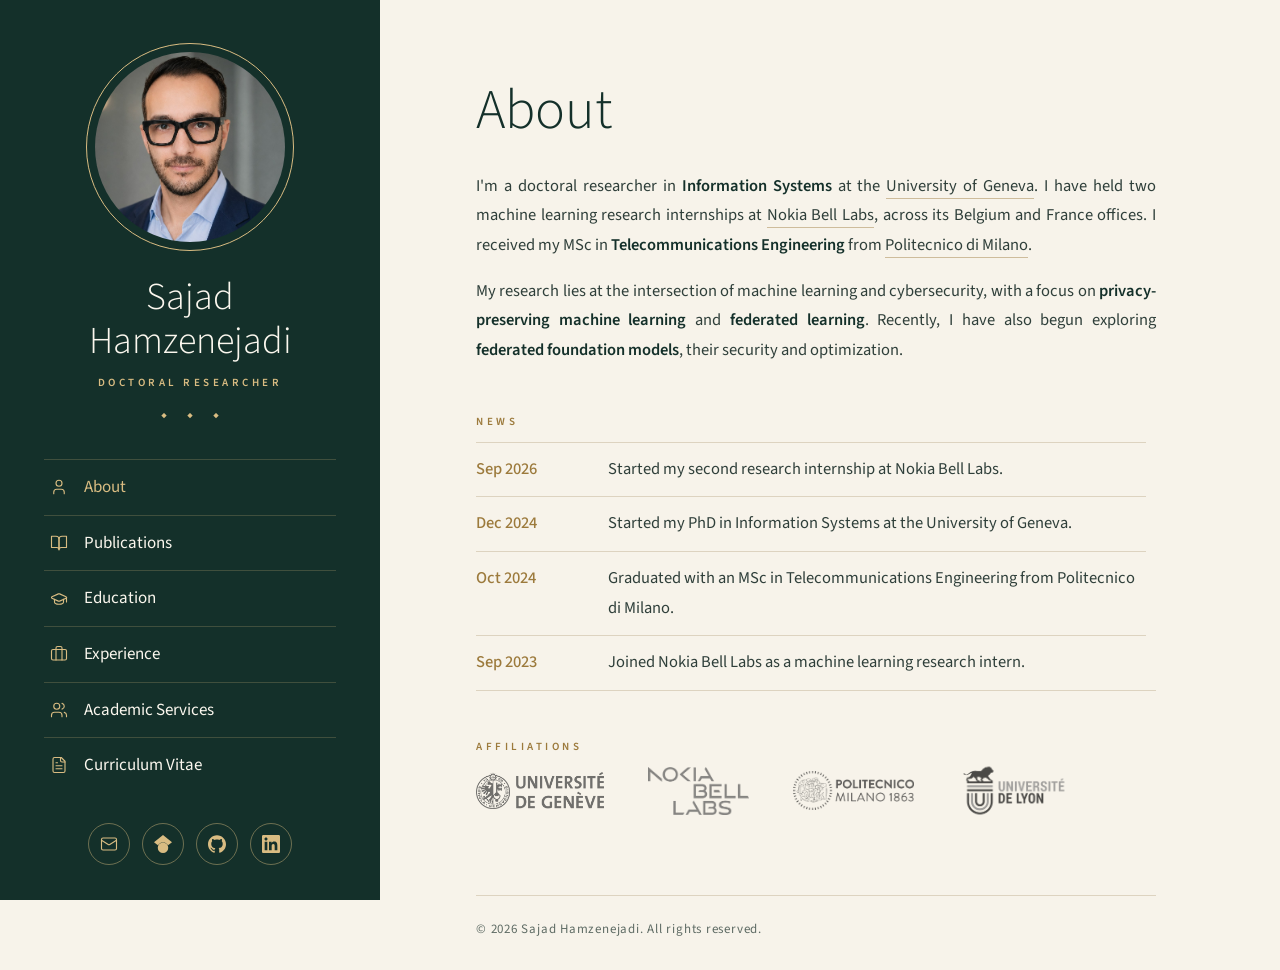
==== index.html @ d32f3426 "Make the Atelier design the main page; keep the old one at /classic/ - index.html/style.css at the r" ====
<!DOCTYPE html>
<html lang="en">
<head>
  <meta charset="UTF-8">
  <meta name="viewport" content="width=device-width, initial-scale=1">
  <title>Sajad Hamzenejadi</title>
  <meta name="author" content="Sajad Hamzenejadi">
  <meta name="description" content="Sajad Hamzenejadi — Doctoral researcher in Information Systems at the University of Geneva.">
  <link rel="icon" type="image/png" sizes="32x32" href="images/favicon/fox_32.png">
  <link rel="preconnect" href="https://fonts.googleapis.com">
  <link href="https://fonts.googleapis.com/css2?family=Source+Sans+3:ital,wght@0,300;0,400;0,500;0,600;1,400&display=swap" rel="stylesheet">
  <link rel="stylesheet" href="style.css">
</head>
<body>
  <aside class="side">
    <div class="portrait"><img src="images/Sajad Hamzenejadi.jpg" alt="Portrait of Sajad Hamzenejadi"></div>
    <h1>Sajad Hamzenejadi</h1>
    <div class="caps">Doctoral Researcher</div>
    <div class="orn">◆ ◆ ◆</div>
    <nav class="menu" aria-label="Sections">
        <a href="#about"><svg class="i" viewBox="0 0 24 24" fill="none" stroke="currentColor" stroke-width="1.5" stroke-linecap="round" stroke-linejoin="round" aria-hidden="true"> <path d="M19 21v-2a4 4 0 0 0-4-4H9a4 4 0 0 0-4 4v2" /> <circle cx="12" cy="7" r="4" /> </svg>About</a>
        <a href="#publications"><svg class="i" viewBox="0 0 24 24" fill="none" stroke="currentColor" stroke-width="1.5" stroke-linecap="round" stroke-linejoin="round" aria-hidden="true"> <path d="M2 3h6a4 4 0 0 1 4 4v14a3 3 0 0 0-3-3H2z" /> <path d="M22 3h-6a4 4 0 0 0-4 4v14a3 3 0 0 1 3-3h7z" /> </svg>Publications</a>
        <a href="#education"><svg class="i" viewBox="0 0 24 24" fill="none" stroke="currentColor" stroke-width="1.5" stroke-linecap="round" stroke-linejoin="round" aria-hidden="true"> <path d="M21.42 10.922a1 1 0 0 0-.019-1.838L12.83 5.18a2 2 0 0 0-1.66 0L2.6 9.08a1 1 0 0 0 0 1.832l8.57 3.908a2 2 0 0 0 1.66 0z" /> <path d="M22 10v6" /> <path d="M6 12.5V16a6 3 0 0 0 12 0v-3.5" /> </svg>Education</a>
        <a href="#experience"><svg class="i" viewBox="0 0 24 24" fill="none" stroke="currentColor" stroke-width="1.5" stroke-linecap="round" stroke-linejoin="round" aria-hidden="true"> <path d="M16 20V4a2 2 0 0 0-2-2h-4a2 2 0 0 0-2 2v16" /> <rect width="20" height="14" x="2" y="6" rx="2" /> </svg>Experience</a>
        <a href="#service"><svg class="i" viewBox="0 0 24 24" fill="none" stroke="currentColor" stroke-width="1.5" stroke-linecap="round" stroke-linejoin="round" aria-hidden="true"> <path d="M16 21v-2a4 4 0 0 0-4-4H6a4 4 0 0 0-4 4v2" /> <circle cx="9" cy="7" r="4" /> <path d="M22 21v-2a4 4 0 0 0-3-3.87" /> <path d="M16 3.13a4 4 0 0 1 0 7.75" /> </svg>Academic Services</a>
        <a href="#cv"><svg class="i" viewBox="0 0 24 24" fill="none" stroke="currentColor" stroke-width="1.5" stroke-linecap="round" stroke-linejoin="round" aria-hidden="true"> <path d="M15 2H6a2 2 0 0 0-2 2v16a2 2 0 0 0 2 2h12a2 2 0 0 0 2-2V7Z" /> <path d="M14 2v4a2 2 0 0 0 2 2h4" /> <path d="M10 9H8" /> <path d="M16 13H8" /> <path d="M16 17H8" /> </svg>Curriculum Vitae</a>
    </nav>
    <div class="social">
        <a href="mailto:sajad.hamzenejadi@unige.ch" title="Email" aria-label="Email"><svg class="i" viewBox="0 0 24 24" fill="none" stroke="currentColor" stroke-width="1.5" stroke-linecap="round" stroke-linejoin="round" aria-hidden="true"> <rect width="20" height="16" x="2" y="4" rx="2" /> <path d="m22 7-8.97 5.7a1.94 1.94 0 0 1-2.06 0L2 7" /> </svg></a>
        <a href="https://scholar.google.com/citations?user=KvSyQNEAAAAJ&hl=en" title="Google Scholar" aria-label="Google Scholar"><svg class="i" viewBox="0 0 24 24" fill="currentColor" aria-hidden="true"><path d="M5.242 13.769L0 9.5 12 0l12 9.5-5.242 4.269C17.548 11.249 14.978 9.5 12 9.5c-2.977 0-5.548 1.748-6.758 4.269zM12 10a7 7 0 1 0 0 14 7 7 0 0 0 0-14z"/></svg></a>
        <a href="https://github.com/sajadh76" title="GitHub" aria-label="GitHub"><svg class="i" viewBox="0 0 24 24" fill="currentColor" aria-hidden="true"><path d="M12 .297c-6.63 0-12 5.373-12 12 0 5.303 3.438 9.8 8.205 11.385.6.113.82-.258.82-.577 0-.285-.01-1.04-.015-2.04-3.338.724-4.042-1.61-4.042-1.61C4.422 18.07 3.633 17.7 3.633 17.7c-1.087-.744.084-.729.084-.729 1.205.084 1.838 1.236 1.838 1.236 1.07 1.835 2.809 1.305 3.495.998.108-.776.417-1.305.76-1.605-2.665-.3-5.466-1.332-5.466-5.93 0-1.31.465-2.38 1.235-3.22-.135-.303-.54-1.523.105-3.176 0 0 1.005-.322 3.3 1.23.96-.267 1.98-.399 3-.405 1.02.006 2.04.138 3 .405 2.28-1.552 3.285-1.23 3.285-1.23.645 1.653.24 2.873.12 3.176.765.84 1.23 1.91 1.23 3.22 0 4.61-2.805 5.625-5.475 5.92.42.36.81 1.096.81 2.22 0 1.606-.015 2.896-.015 3.286 0 .315.21.69.825.57C20.565 22.092 24 17.592 24 12.297c0-6.627-5.373-12-12-12"/></svg></a>
        <a href="https://www.linkedin.com/in/sajadh76/" title="LinkedIn" aria-label="LinkedIn"><svg class="i" viewBox="0 0 24 24" fill="currentColor" aria-hidden="true"><path d="M20.447 20.452h-3.554v-5.569c0-1.328-.027-3.037-1.852-3.037-1.853 0-2.136 1.445-2.136 2.939v5.667H9.351V9h3.414v1.561h.046c.477-.9 1.637-1.85 3.37-1.85 3.601 0 4.267 2.37 4.267 5.455v6.286zM5.337 7.433c-1.144 0-2.063-.926-2.063-2.065 0-1.138.92-2.063 2.063-2.063 1.14 0 2.064.925 2.064 2.063 0 1.139-.925 2.065-2.064 2.065zm1.782 13.019H3.555V9h3.564v11.452zM22.225 0H1.771C.792 0 0 .774 0 1.729v20.542C0 23.227.792 24 1.771 24h20.451C23.2 24 24 23.227 24 22.271V1.729C24 .774 23.2 0 22.222 0h.003z"/></svg></a>
    </div>
  </aside>

  <div class="content">
    <main>
      <!-- About -->
      <section id="about" class="page">
        <h2>About</h2>
        <p class="just">
          I'm a doctoral researcher in <b>Information Systems</b> at the
          <a class="link" href="https://www.unige.ch/en/">University of Geneva</a>.
          I have held two machine learning research internships at <a class="link" href="https://www.bell-labs.com/">Nokia Bell Labs</a>,
          across its Belgium and France offices. I received my MSc in <b>Telecommunications Engineering</b> from
          <a class="link" href="https://www.polimi.it/">Politecnico di Milano</a>.
        </p>
        <p class="just">
          My research lies at the intersection of machine learning and cybersecurity, with a focus on
          <b>privacy-preserving machine learning</b> and <b>federated learning</b>. Recently, I have also begun exploring
          <b>federated foundation models</b>, their security and optimization.
        </p>

        <div class="block news">
          <span class="caps">News</span>
          <!-- Newest first. The list scrolls once it grows beyond about five items. -->
          <div class="news-list">
          <div class="row"><span>Sep 2026</span><span>Started my second research internship at Nokia Bell Labs.</span></div>
          <div class="row"><span>Dec 2024</span><span>Started my PhD in Information Systems at the University of Geneva.</span></div>
          <div class="row"><span>Oct 2024</span><span>Graduated with an MSc in Telecommunications Engineering from Politecnico di Milano.</span></div>
          <div class="row"><span>Sep 2023</span><span>Joined Nokia Bell Labs as a machine learning research intern.</span></div>
          </div>
        </div>

        <div class="block">
          <span class="caps">Affiliations</span>
          <div class="logos">
            <a href="https://www.unige.ch/en/" title="University of Geneva"><img class="lg-unige" src="images/unige.webp" alt="University of Geneva"></a>
            <a href="https://www.bell-labs.com/" title="Nokia Bell Labs"><img class="lg-bell" src="images/bell-labs.webp" alt="Nokia Bell Labs"></a>
            <a href="https://www.polimi.it/" title="Politecnico di Milano"><img class="lg-polimi" src="images/polimi.png" alt="Politecnico di Milano"></a>
            <a href="https://www.universite-lyon.fr/" title="University of Lyon"><img class="lg-lyon" src="images/lyon.webp" alt="University of Lyon"></a>
          </div>
        </div>
      </section>

      <!-- Publications -->
      <section id="publications" class="page" hidden>
        <h2>Publications</h2>
        <p class="note">For the complete list, see my <a href="https://scholar.google.com/citations?user=KvSyQNEAAAAJ&hl=en">Google Scholar</a> profile.</p>
        <article class="pub">
          <div class="year">2023</div>
          <div>
            <h3>Mobile botnet detection: a comprehensive survey</h3>
            <p class="authors"><b>S. Hamzenejadi</b>, M. Ghazvini, S. Hosseini Goki</p>
            <p class="venue">International Journal of Information Security, 22, 137–175</p>
            <div class="more"><span>Cybersecurity</span><a href="https://doi.org/10.1007/s10207-022-00624-4">Paper</a></div>
          </div>
        </article>
        <article class="pub">
          <div class="year">2020</div>
          <div>
            <h3>Android botnet detection using convolutional neural networks</h3>
            <p class="authors">S. Hojjatinia, <b>S. Hamzenejadi</b>, H. Mohseni</p>
            <p class="venue">28th Iranian Conference on Electrical Engineering (ICEE)</p>
            <div class="more"><span>Cybersecurity · Deep Learning</span><a href="https://doi.org/10.1109/ICEE50131.2020.9260674">Paper</a></div>
          </div>
        </article>
        <article class="pub">
          <div class="year">2019</div>
          <div>
            <h3>Extraction of speech pitch and formant frequencies using discrete wavelet transform</h3>
            <p class="authors">S. Hosseini Goki, M. Ghazvini, <b>S. Hamzenejadi</b></p>
            <p class="venue">7th Iranian Joint Congress on Fuzzy and Intelligent Systems (CFIS)</p>
            <div class="more"><span>Signal Processing</span></div>
          </div>
        </article>
      </section>

      <!-- Education -->
      <section id="education" class="page" hidden>
        <h2>Education</h2>
        <div class="entry">
          <img class="lg-unige" src="images/unige.webp" alt="University of Geneva">
          <div>
            <div class="row"><h3>PhD in Information Systems</h3><span class="when">Dec 2024 – present</span></div>
            <div class="where">University of Geneva, Switzerland</div>
            <p>Advisor: <em>Name</em> · Privacy-preserving and federated learning.</p>
          </div>
        </div>
        <div class="entry">
          <img class="lg-lyon" src="images/lyon.webp" alt="University of Lyon">
          <div>
            <div class="row"><h3>MSc in Telecommunications Engineering</h3><span class="when">Sep 2022 – Feb 2023</span></div>
            <div class="where">University of Lyon, France</div>
            <p>Exchange student.</p>
          </div>
        </div>
        <div class="entry">
          <img class="lg-polimi" src="images/polimi.png" alt="Politecnico di Milano">
          <div>
            <div class="row"><h3>MSc in Telecommunications Engineering</h3><span class="when">Sep 2021 – Oct 2024</span></div>
            <div class="where">Politecnico di Milano, Italy</div>
            <p>Thesis: <em>Thesis title</em>.</p>
          </div>
        </div>
      </section>

      <!-- Experience -->
      <section id="experience" class="page" hidden>
        <h2>Experience</h2>
        <div class="entry">
          <img class="lg-unige" src="images/unige.webp" alt="University of Geneva">
          <div>
            <div class="row"><h3>Doctoral Researcher</h3><span class="when">Dec 2024 – present</span></div>
            <div class="where">University of Geneva, Switzerland</div>
            <p>Research on privacy-preserving machine learning, federated learning and federated foundation models.</p>
          </div>
        </div>
        <div class="entry">
          <img class="lg-bell" src="images/bell-labs.webp" alt="Nokia Bell Labs">
          <div>
            <div class="row"><h3>Machine Learning Research Intern</h3><span class="when">Sep 2026 – Dec 2026</span></div>
            <div class="where">Nokia Bell Labs</div>
            <p>Team / project: <em>one-line description of what you work on</em>.</p>
          </div>
        </div>
        <div class="entry">
          <img class="lg-bell" src="images/bell-labs.webp" alt="Nokia Bell Labs">
          <div>
            <div class="row"><h3>Machine Learning Research Intern</h3><span class="when">Sep 2023 – Feb 2024</span></div>
            <div class="where">Nokia Bell Labs</div>
            <p>Team / project: <em>one-line description of what you worked on</em>.</p>
          </div>
        </div>
      </section>

      <!-- Academic Services -->
      <section id="service" class="page" hidden>
        <h2>Academic Services</h2>
        <div class="block" style="margin-top:0">
          <span class="caps">Professional Services</span>
          <ul class="plain">
            <li><span class="item">Program Committee Member</span><span class="detail">Workshop on Agentic AI for Cybersecurity: Offensive and Defensive Perspectives, International Conference on Availability, Reliability and Security (ARES 2027)</span></li>
            <li><span class="item">Reviewer</span><span class="detail">International Journal of Information Security, Springer</span></li>
          </ul>
        </div>
        <div class="block">
          <span class="caps">Supervision</span>
          <ul class="plain">
            <li><span class="item">Aquilas Héribert Fifa Adonon <span class="meta">— MSc Thesis — 2025–2026</span></span></li>
            <li><span class="item">Andres Callealta <span class="meta">— BSc Thesis — 2025–2026</span></span></li>
          </ul>
        </div>
        <div class="block">
          <span class="caps">Poster Sessions</span>
          <ul class="plain">
            <li><span class="item">EPFL SuRI 2025</span><span class="detail">Summer Research Institute on Security, Systems, and Formal Methods</span></li>
            <li><span class="item">CUSO 2025</span><span class="detail">Winter School on Human-AI Collaboration</span></li>
          </ul>
        </div>
        <!-- Teaching: add entries when available, e.g.
        <div class="block">
          <span class="caps">Teaching</span>
          <ul class="plain">
            <li><span class="item">Course name</span><span class="detail">Teaching Assistant, University of Geneva, YYYY</span></li>
          </ul>
        </div>
        -->
      </section>

      <!-- CV -->
      <section id="cv" class="page" hidden>
        <h2>Curriculum Vitae</h2>
        <!-- Shows cv.pdf (repo root) automatically once it is uploaded. -->
        <p id="cv-missing" class="note">My CV will be available here soon.</p>
        <div id="cv-ok" hidden>
          <a class="btn" href="cv.pdf" target="_blank"><svg class="i" viewBox="0 0 24 24" fill="none" stroke="currentColor" stroke-width="1.5" stroke-linecap="round" stroke-linejoin="round" aria-hidden="true"> <path d="M21 15v4a2 2 0 0 1-2 2H5a2 2 0 0 1-2-2v-4" /> <polyline points="7 10 12 15 17 10" /> <line x1="12" x2="12" y1="15" y2="3" /> </svg>Download CV</a>
          <iframe class="cv-frame" src="about:blank" title="CV"></iframe>
        </div>
      </section>
    </main>

    <footer>© <span id="y"></span> Sajad Hamzenejadi. All rights reserved.</footer>
  </div>

  <script>
    const pages = [...document.querySelectorAll('.page')].map(s => s.id);
    function show() {
      const id = pages.includes(location.hash.slice(1)) ? location.hash.slice(1) : 'about';
      document.querySelectorAll('.page').forEach(s => s.hidden = s.id !== id);
      document.querySelectorAll('.menu a').forEach(a => a.classList.toggle('on', a.getAttribute('href') === '#' + id));
      window.scrollTo({ top: 0, behavior: 'instant' });
    }
    addEventListener('hashchange', show);
    show();
    document.getElementById('y').textContent = new Date().getFullYear();
    fetch('cv.pdf', { method: 'HEAD' }).then(r => {
      if (!r.ok) return;
      document.getElementById('cv-missing').hidden = true;
      document.getElementById('cv-ok').hidden = false;
      document.querySelector('.cv-frame').src = 'cv.pdf';
    }).catch(() => {});
  </script>
</body>
</html>
---- style.css ----
:root {
  --bg: #F7F3EA; --fg: #14302A; --fg2: #2F3F3A; --muted: #5E6B64;
  --gold: #9C7A3C; --gold-light: #D9BC82; --line: #DDD3C0; --forest: #14302A;
}
* { box-sizing: border-box; }
body {
  margin: 0; background: var(--bg); color: var(--fg2);
  font: 400 16.5px/1.8 "Source Sans 3", sans-serif; -webkit-font-smoothing: antialiased;
  display: grid; grid-template-columns: 380px 1fr; min-height: 100vh;
}
a { color: inherit; text-decoration: none; }
b { font-weight: 600; color: var(--fg); }
.i { width: 18px; height: 18px; flex: none; }
.caps { font-size: 11px; font-weight: 600; letter-spacing: .32em; text-transform: uppercase; color: var(--gold); }

/* Sidebar */
.side {
  position: sticky; top: 0; height: 100vh; overflow-y: auto;
  background: var(--forest); color: #EFE6D2; padding: 52px 44px 36px;
  display: flex; flex-direction: column; align-items: center; text-align: center;
}
.portrait { width: 190px; height: 190px; border-radius: 50%; overflow: hidden; outline: 1px solid var(--gold-light); outline-offset: 8px; flex: none; }
.portrait img { width: 100%; height: 100%; object-fit: cover; object-position: center 20%; display: block; }
.side h1 { font-weight: 300; font-size: 38px; line-height: 1.15; color: #FBF7EE; margin: 34px 0 10px; }
.side .caps { color: var(--gold-light); }
.orn { color: var(--gold-light); letter-spacing: .9em; padding-left: .9em; font-size: 10px; margin-top: 14px; }
.menu { margin-top: 34px; width: 100%; text-align: left; }
.menu a { display: flex; align-items: center; gap: 16px; padding: 12px 6px; border-top: 1px solid rgba(217, 188, 130, .22);
  font-size: 17px; color: #FBF7EE; transition: color .25s, padding-left .25s; }
.menu a .i { color: var(--gold-light); }
.menu a:hover { color: var(--gold-light); padding-left: 12px; }
.menu a.on { color: var(--gold-light); }
.social { margin-top: auto; padding-top: 30px; display: flex; gap: 12px; }
.social a { width: 42px; height: 42px; border: 1px solid rgba(217, 188, 130, .45); border-radius: 50%;
  display: grid; place-items: center; color: var(--gold-light); transition: .25s; }
.social a:hover { background: var(--gold-light); color: var(--forest); }

/* Content */
.content { display: flex; flex-direction: column; min-height: 100vh; padding: 80px 96px 0; }
main { flex: 1; max-width: 680px; }
.page { animation: rise .7s ease both; }
.page[hidden] { display: none; }
@keyframes rise { from { opacity: 0; transform: translateY(10px); } to { opacity: 1; transform: none; } }
h2 { font-weight: 300; font-size: 56px; line-height: 1.1; color: var(--fg); margin: 0 0 30px; }
p { margin: 0 0 16px; }
.just { text-align: justify; }
.link { border-bottom: 1px solid rgba(156, 122, 60, .45); transition: border-color .25s; }
.link:hover { border-color: var(--gold); }
.block { margin-top: 46px; }
.block .caps { display: block; margin-bottom: 10px; }

.news-list { max-height: 290px; overflow-y: auto; border-bottom: 1px solid var(--line); padding-right: 10px;
  scrollbar-width: thin; scrollbar-color: var(--gold-light) transparent; }
.news-list::-webkit-scrollbar { width: 4px; }
.news-list::-webkit-scrollbar-thumb { background: var(--gold-light); border-radius: 4px; }
.news .row:first-child { border-top-color: var(--line); }
.news .row { display: grid; grid-template-columns: 120px 1fr; gap: 12px; padding: 12px 0; border-top: 1px solid var(--line); }
.news .row span:first-child { color: var(--gold); font-weight: 500; }

.logos { display: flex; align-items: center; flex-wrap: wrap; gap: 44px; }
.logos img { height: var(--h); width: auto; object-fit: contain; mix-blend-mode: multiply;
  filter: grayscale(1); opacity: .7; transition: filter .35s, opacity .35s; }
.logos a:hover img { filter: none; opacity: 1; }

.note { color: var(--muted); margin-top: -14px; }
.note a { color: var(--gold); }
.pub { display: grid; grid-template-columns: 70px 1fr; gap: 20px; padding: 24px 0; border-top: 1px solid var(--line); }
.pub:last-child { border-bottom: 1px solid var(--line); }
.pub .year { font-size: 22px; font-weight: 300; color: var(--gold); }
.pub h3, .entry h3 { font-weight: 500; font-size: 19px; line-height: 1.4; color: var(--fg); margin: 0 0 6px; }
.pub .authors, .pub .venue { margin: 0; font-size: 15.5px; }
/* Logos are sized by visual area, not equal height, since the source files differ in shape;
   Lyon's file also has white margins (~20% of its height), so it is scaled up and the margin cropped. */
.lg-unige { --h: 37px; }
.lg-bell { --h: 48px; }
.lg-polimi { --h: 39px; }
.lg-lyon { --h: 59px; margin: -6px 0; }
.entry > img.lg-lyon { margin: -1px 0; }
.pub .authors b { border-bottom: 1px solid rgba(156, 122, 60, .45); }
.pub .venue { font-style: italic; color: var(--muted); }
.pub .more { margin-top: 8px; display: flex; gap: 18px; align-items: center; }
.pub .more span { font-size: 13px; color: var(--muted); }
.pub .more a { font-size: 11px; font-weight: 600; letter-spacing: .25em; text-transform: uppercase; color: var(--gold); border-bottom: 1px solid var(--gold); }

.entry { display: grid; grid-template-columns: 100px 1fr; gap: 24px; padding: 24px 0; border-top: 1px solid var(--line); align-items: start; }
.entry:last-child { border-bottom: 1px solid var(--line); }
.entry > img { height: calc(var(--h) * .75); width: auto; max-width: 100px; margin-top: 4px; object-fit: contain; mix-blend-mode: multiply; filter: grayscale(1); opacity: .75; transition: .35s; }
.entry:hover > img { filter: none; opacity: 1; }
.entry .row { display: flex; justify-content: space-between; gap: 14px; flex-wrap: wrap; align-items: baseline; }
.entry h3 { margin: 0; }
.entry .when { color: var(--gold); font-weight: 500; font-size: 15px; white-space: nowrap; }
.entry .where { color: var(--muted); font-size: 15px; }
.entry p { margin: 6px 0 0; font-size: 15.5px; }

.plain { list-style: none; padding: 0; margin: 0; }
.plain { border-top: 1px solid var(--line); padding-top: 4px; }
.plain li { padding: 8px 0 8px 22px; position: relative; }
.plain li::before { content: ""; position: absolute; left: 4px; top: 19px; width: 6px; height: 6px; border-radius: 50%; background: var(--gold); }
.plain .item { display: block; font-weight: 500; color: var(--fg); }
.plain .detail { display: block; color: var(--muted); font-size: 15.5px; }
.plain .meta { color: var(--muted); font-weight: 400; font-size: 15.5px; margin-left: 4px; }
.btn { display: inline-flex; align-items: center; gap: 10px; padding: 12px 22px; border: 1px solid var(--gold); color: var(--gold);
  font-size: 11px; font-weight: 600; letter-spacing: .28em; text-transform: uppercase; transition: .25s; }
.btn:hover { background: var(--gold); color: var(--bg); }
.cv-frame { width: 100%; height: 80vh; border: 1px solid var(--line); margin-top: 24px; background: #fff; }

footer { max-width: 680px; margin-top: 70px; padding: 22px 0 28px; border-top: 1px solid var(--line);
  font-size: 13px; letter-spacing: .06em; color: var(--muted); }

@media (max-width: 900px) {
  body { grid-template-columns: 1fr; }
  .side { position: static; height: auto; padding: 40px 24px 28px; }
  .portrait { width: 150px; height: 150px; }
  .side h1 { font-size: 32px; margin-top: 26px; }
  .menu { display: flex; flex-wrap: wrap; justify-content: center; gap: 8px; margin-top: 26px; }
  .menu a { border: 1px solid rgba(217, 188, 130, .3); border-radius: 999px; padding: 6px 14px; font-size: 15px; gap: 8px; }
  .menu a:hover { padding-left: 14px; }
  .social { margin-top: 22px; padding-top: 0; }
  .content { padding: 44px 22px 0; }
  h2 { font-size: 44px; }
  .just { text-align: left; }
  .news .row, .pub, .entry { grid-template-columns: 1fr; gap: 6px; }
  .logos { gap: 28px; }
}
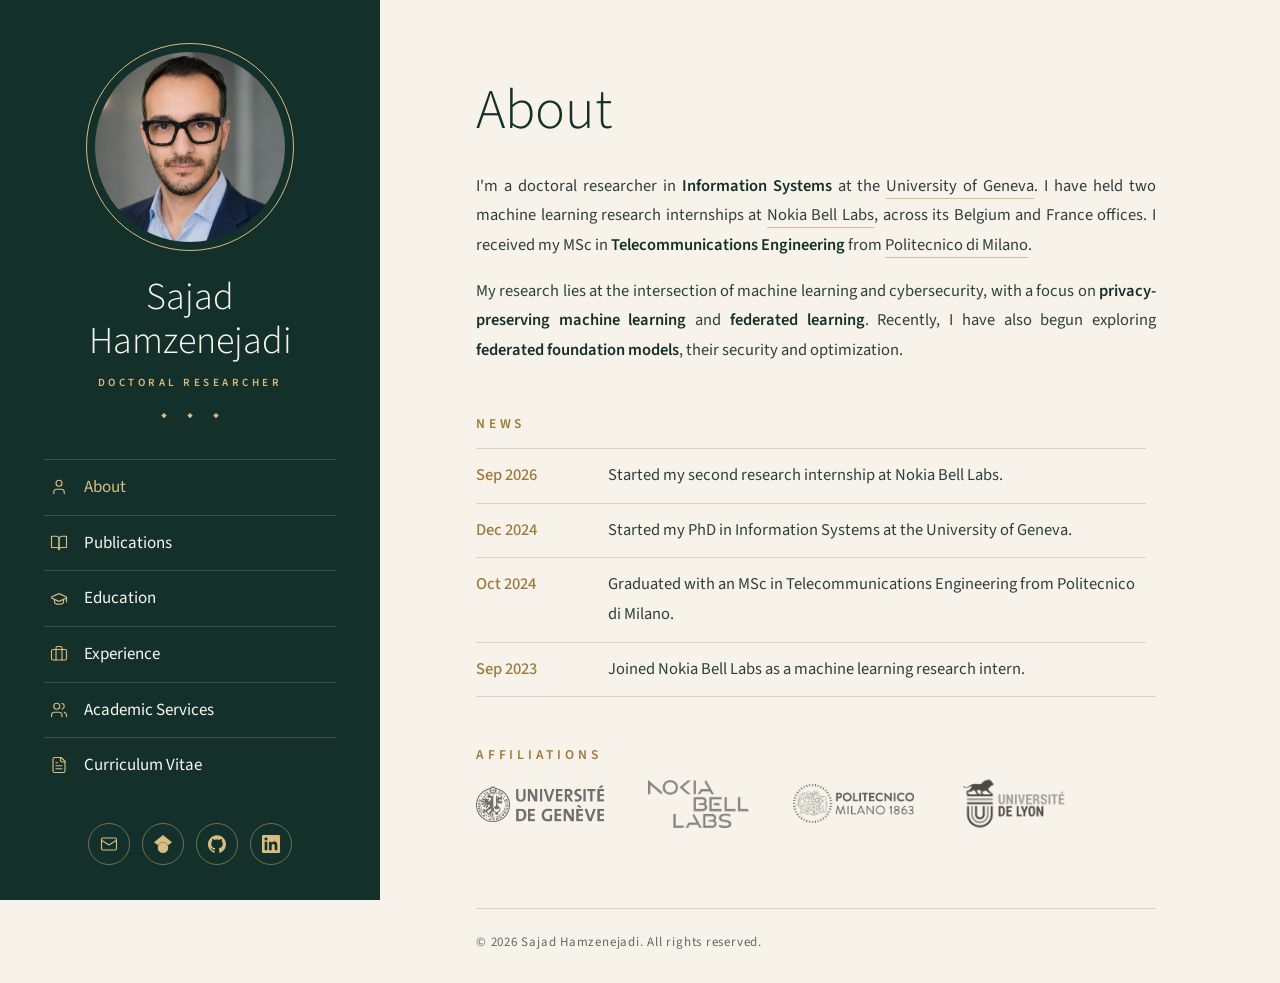
==== commit 297afa9d: "Add teaching entry, Bell Labs locations and CFIS 2019 DOI Co-Authored-By: Claude Opus 5.5 <noreply@a" ====
--- a/index.html
+++ b/index.html
@@ -101,7 +101,7 @@
             <h3>Extraction of speech pitch and formant frequencies using discrete wavelet transform</h3>
             <p class="authors">S. Hosseini Goki, M. Ghazvini, <b>S. Hamzenejadi</b></p>
             <p class="venue">7th Iranian Joint Congress on Fuzzy and Intelligent Systems (CFIS)</p>
-            <div class="more"><span>Signal Processing</span></div>
+            <div class="more"><span>Signal Processing</span><a href="https://doi.org/10.1109/CFIS.2019.8692150">Paper</a></div>
           </div>
         </article>
       </section>
@@ -150,7 +150,7 @@
           <img class="lg-bell" src="images/bell-labs.webp" alt="Nokia Bell Labs">
           <div>
             <div class="row"><h3>Machine Learning Research Intern</h3><span class="when">Sep 2026 – Dec 2026</span></div>
-            <div class="where">Nokia Bell Labs</div>
+            <div class="where">Nokia Bell Labs, Antwerp, Belgium</div>
             <p>Team / project: <em>one-line description of what you work on</em>.</p>
           </div>
         </div>
@@ -158,7 +158,7 @@
           <img class="lg-bell" src="images/bell-labs.webp" alt="Nokia Bell Labs">
           <div>
             <div class="row"><h3>Machine Learning Research Intern</h3><span class="when">Sep 2023 – Feb 2024</span></div>
-            <div class="where">Nokia Bell Labs</div>
+            <div class="where">Nokia Bell Labs, Paris, France</div>
             <p>Team / project: <em>one-line description of what you worked on</em>.</p>
           </div>
         </div>
@@ -175,6 +175,12 @@
           </ul>
         </div>
         <div class="block">
+          <span class="caps">Teaching</span>
+          <ul class="plain">
+            <li><span class="item">D200008 — Applied Algorithms (Algorithmique Appliquée) <span class="meta">— Spring 2025</span></span></li>
+          </ul>
+        </div>
+        <div class="block">
           <span class="caps">Supervision</span>
           <ul class="plain">
             <li><span class="item">Aquilas Héribert Fifa Adonon <span class="meta">— MSc Thesis — 2025–2026</span></span></li>
@@ -188,14 +194,7 @@
             <li><span class="item">CUSO 2025</span><span class="detail">Winter School on Human-AI Collaboration</span></li>
           </ul>
         </div>
-        <!-- Teaching: add entries when available, e.g.
-        <div class="block">
-          <span class="caps">Teaching</span>
-          <ul class="plain">
-            <li><span class="item">Course name</span><span class="detail">Teaching Assistant, University of Geneva, YYYY</span></li>
-          </ul>
-        </div>
-        -->
+
       </section>
 
       <!-- CV -->
--- a/style.css
+++ b/style.css
@@ -47,7 +47,7 @@
 .link { border-bottom: 1px solid rgba(156, 122, 60, .45); transition: border-color .25s; }
 .link:hover { border-color: var(--gold); }
 .block { margin-top: 46px; }
-.block .caps { display: block; margin-bottom: 10px; }
+.block .caps { display: block; margin-bottom: 12px; font-size: 13.5px; letter-spacing: .28em; }
 
 .news-list { max-height: 290px; overflow-y: auto; border-bottom: 1px solid var(--line); padding-right: 10px;
   scrollbar-width: thin; scrollbar-color: var(--gold-light) transparent; }
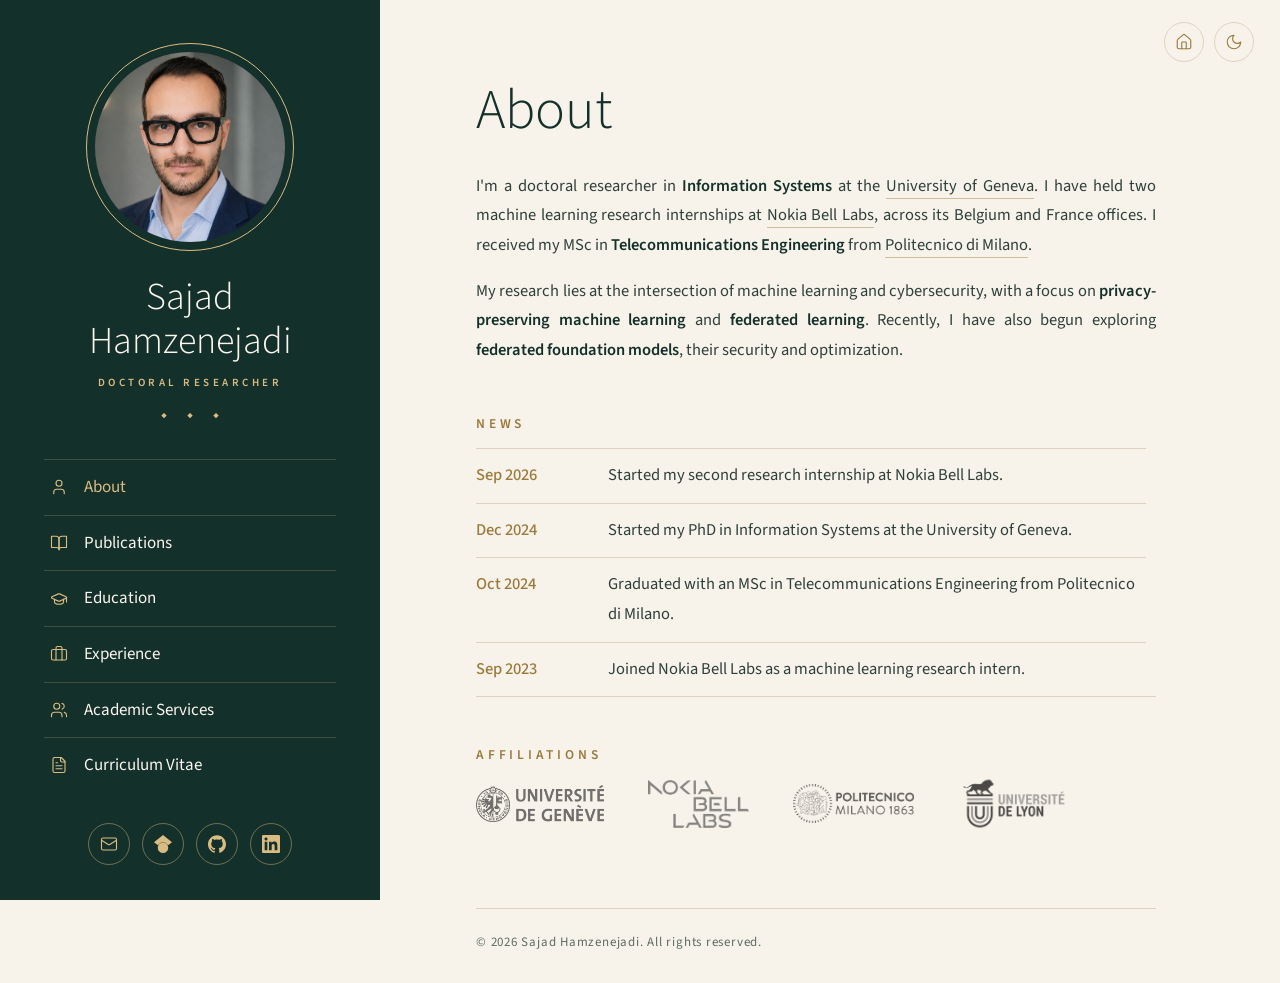
==== commit 5f7e5bc9: "Add Home and night/day buttons; list S. Hamzenejadi first on CFIS 2019 - Fixed Home button and night" ====
--- a/index.html
+++ b/index.html
@@ -10,6 +10,9 @@
   <link rel="preconnect" href="https://fonts.googleapis.com">
   <link href="https://fonts.googleapis.com/css2?family=Source+Sans+3:ital,wght@0,300;0,400;0,500;0,600;1,400&display=swap" rel="stylesheet">
   <link rel="stylesheet" href="style.css">
+  <script>
+    try { if (localStorage.getItem('theme') === 'dark') document.documentElement.dataset.theme = 'dark'; } catch (e) {}
+  </script>
 </head>
 <body>
   <aside class="side">
@@ -33,6 +36,11 @@
     </div>
   </aside>
 
+  <div class="tools">
+    <a href="#about" title="Home" aria-label="Home"><svg class="i" viewBox="0 0 24 24" fill="none" stroke="currentColor" stroke-width="1.5" stroke-linecap="round" stroke-linejoin="round" aria-hidden="true"> <path d="M15 21v-8a1 1 0 0 0-1-1h-4a1 1 0 0 0-1 1v8" /> <path d="M3 10a2 2 0 0 1 .709-1.528l7-5.999a2 2 0 0 1 2.582 0l7 5.999A2 2 0 0 1 21 10v9a2 2 0 0 1-2 2H5a2 2 0 0 1-2-2z" /> </svg></a>
+    <button id="theme" type="button" title="Toggle night / day mode" aria-label="Toggle night / day mode"><svg class="i moon" viewBox="0 0 24 24" fill="none" stroke="currentColor" stroke-width="1.5" stroke-linecap="round" stroke-linejoin="round" aria-hidden="true"> <path d="M12 3a6 6 0 0 0 9 9 9 9 0 1 1-9-9Z" /> </svg><svg class="i sun" viewBox="0 0 24 24" fill="none" stroke="currentColor" stroke-width="1.5" stroke-linecap="round" stroke-linejoin="round" aria-hidden="true"> <circle cx="12" cy="12" r="4" /> <path d="M12 2v2" /> <path d="M12 20v2" /> <path d="m4.93 4.93 1.41 1.41" /> <path d="m17.66 17.66 1.41 1.41" /> <path d="M2 12h2" /> <path d="M20 12h2" /> <path d="m6.34 17.66-1.41 1.41" /> <path d="m19.07 4.93-1.41 1.41" /> </svg></button>
+  </div>
+
   <div class="content">
     <main>
       <!-- About -->
@@ -99,7 +107,7 @@
           <div class="year">2019</div>
           <div>
             <h3>Extraction of speech pitch and formant frequencies using discrete wavelet transform</h3>
-            <p class="authors">S. Hosseini Goki, M. Ghazvini, <b>S. Hamzenejadi</b></p>
+            <p class="authors"><b>S. Hamzenejadi</b>, S. Hosseini Goki, M. Ghazvini</p>
             <p class="venue">7th Iranian Joint Congress on Fuzzy and Intelligent Systems (CFIS)</p>
             <div class="more"><span>Signal Processing</span><a href="https://doi.org/10.1109/CFIS.2019.8692150">Paper</a></div>
           </div>
@@ -222,6 +230,12 @@
     }
     addEventListener('hashchange', show);
     show();
+    document.getElementById('theme').addEventListener('click', () => {
+      const root = document.documentElement;
+      const dark = root.dataset.theme !== 'dark';
+      if (dark) root.dataset.theme = 'dark'; else delete root.dataset.theme;
+      try { localStorage.setItem('theme', dark ? 'dark' : 'light'); } catch (e) {}
+    });
     document.getElementById('y').textContent = new Date().getFullYear();
     fetch('cv.pdf', { method: 'HEAD' }).then(r => {
       if (!r.ok) return;
--- a/style.css
+++ b/style.css
@@ -1,6 +1,13 @@
 :root {
   --bg: #F7F3EA; --fg: #14302A; --fg2: #2F3F3A; --muted: #5E6B64;
   --gold: #9C7A3C; --gold-light: #D9BC82; --line: #DDD3C0; --forest: #14302A;
+  --underline: rgba(156, 122, 60, .45);
+}
+/* Night mode */
+:root[data-theme="dark"] {
+  --bg: #0F1D18; --fg: #F1EBDD; --fg2: #D2CBBB; --muted: #9AA59E;
+  --gold: #D9BC82; --line: #2A3D36; --forest: #0A1511;
+  --underline: rgba(217, 188, 130, .45);
 }
 * { box-sizing: border-box; }
 body {
@@ -44,7 +51,7 @@
 h2 { font-weight: 300; font-size: 56px; line-height: 1.1; color: var(--fg); margin: 0 0 30px; }
 p { margin: 0 0 16px; }
 .just { text-align: justify; }
-.link { border-bottom: 1px solid rgba(156, 122, 60, .45); transition: border-color .25s; }
+.link { border-bottom: 1px solid var(--underline); transition: border-color .25s; }
 .link:hover { border-color: var(--gold); }
 .block { margin-top: 46px; }
 .block .caps { display: block; margin-bottom: 12px; font-size: 13.5px; letter-spacing: .28em; }
@@ -76,7 +83,7 @@
 .lg-polimi { --h: 39px; }
 .lg-lyon { --h: 59px; margin: -6px 0; }
 .entry > img.lg-lyon { margin: -1px 0; }
-.pub .authors b { border-bottom: 1px solid rgba(156, 122, 60, .45); }
+.pub .authors b { border-bottom: 1px solid var(--underline); }
 .pub .venue { font-style: italic; color: var(--muted); }
 .pub .more { margin-top: 8px; display: flex; gap: 18px; align-items: center; }
 .pub .more span { font-size: 13px; color: var(--muted); }
@@ -122,3 +129,24 @@
   .news .row, .pub, .entry { grid-template-columns: 1fr; gap: 6px; }
   .logos { gap: 28px; }
 }
+
+/* Home and night/day buttons */
+.tools { position: fixed; top: 22px; right: 26px; z-index: 20; display: flex; gap: 10px; }
+.tools a, .tools button { width: 40px; height: 40px; border-radius: 50%; display: grid; place-items: center; cursor: pointer;
+  background: var(--bg); color: var(--gold); border: 1px solid var(--line); padding: 0; transition: .25s; }
+.tools a:hover, .tools button:hover { border-color: var(--gold); background: var(--gold); color: var(--bg); }
+.tools .sun { display: none; }
+:root[data-theme="dark"] .tools .sun { display: block; }
+:root[data-theme="dark"] .tools .moon { display: none; }
+body, .side, .tools a, .tools button { transition: background-color .35s, color .35s, border-color .35s; }
+
+/* Logos on the dark background: inverted gray; on hover inverted back to approximate colour */
+:root[data-theme="dark"] .logos img, :root[data-theme="dark"] .entry > img { mix-blend-mode: screen; filter: grayscale(1) invert(1); opacity: .75; }
+:root[data-theme="dark"] .logos a:hover img, :root[data-theme="dark"] .entry:hover > img { filter: invert(1) hue-rotate(180deg); opacity: 1; }
+:root[data-theme="dark"] .side { border-right: 1px solid var(--line); }
+:root[data-theme="dark"] .btn:hover { color: var(--bg); }
+
+@media (max-width: 900px) {
+  .tools { position: absolute; top: 14px; left: 14px; right: 14px; justify-content: space-between; pointer-events: none; }
+  .tools a, .tools button { pointer-events: auto; width: 36px; height: 36px; }
+}
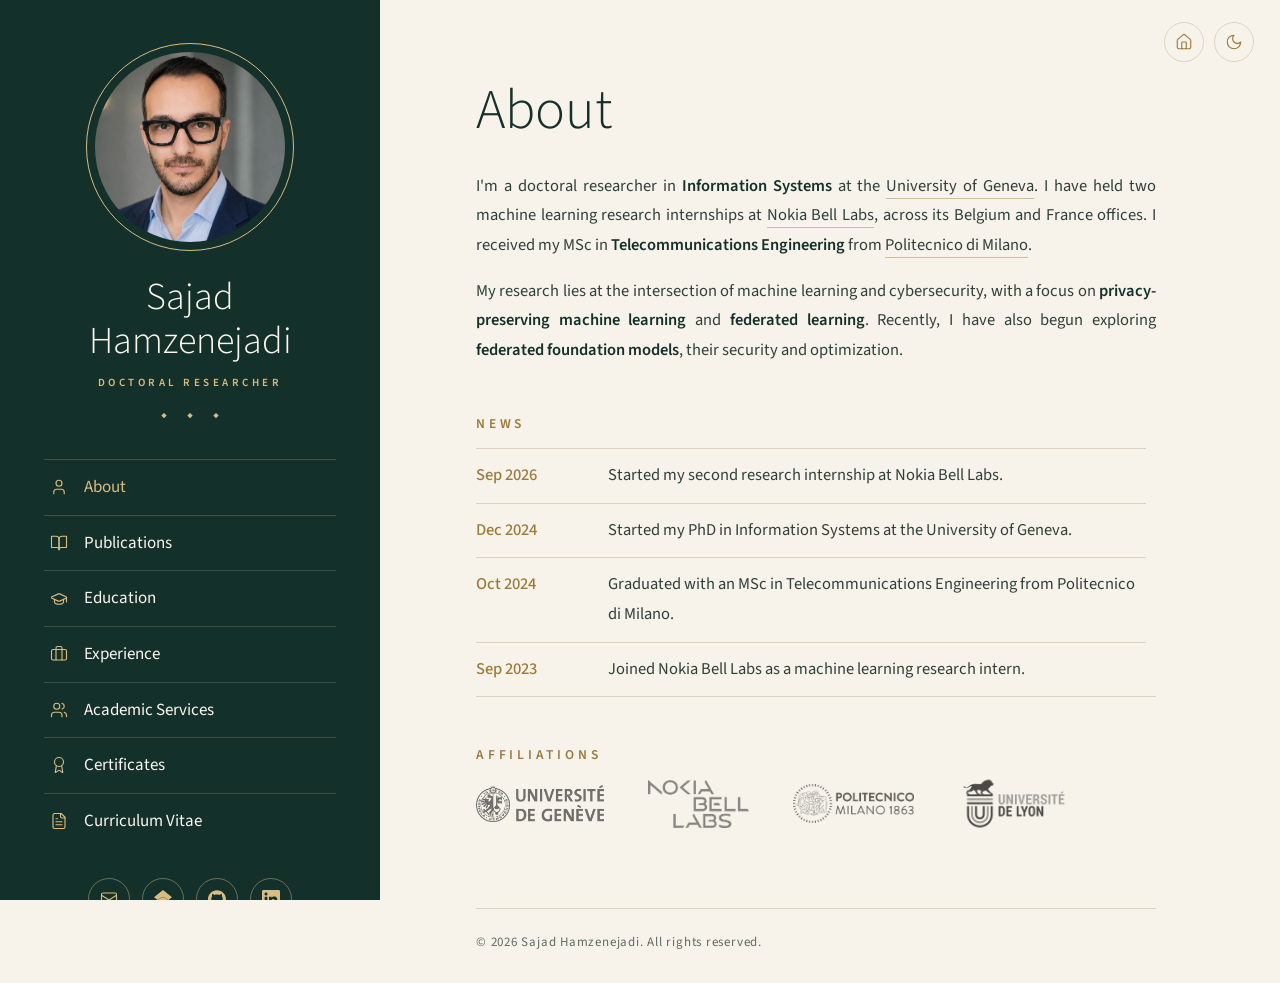
==== commit 88a1a969: "Add Certificates page with framed gallery, filters and viewer - New Certificates menu item before CV" ====
--- a/index.html
+++ b/index.html
@@ -26,6 +26,7 @@
         <a href="#education"><svg class="i" viewBox="0 0 24 24" fill="none" stroke="currentColor" stroke-width="1.5" stroke-linecap="round" stroke-linejoin="round" aria-hidden="true"> <path d="M21.42 10.922a1 1 0 0 0-.019-1.838L12.83 5.18a2 2 0 0 0-1.66 0L2.6 9.08a1 1 0 0 0 0 1.832l8.57 3.908a2 2 0 0 0 1.66 0z" /> <path d="M22 10v6" /> <path d="M6 12.5V16a6 3 0 0 0 12 0v-3.5" /> </svg>Education</a>
         <a href="#experience"><svg class="i" viewBox="0 0 24 24" fill="none" stroke="currentColor" stroke-width="1.5" stroke-linecap="round" stroke-linejoin="round" aria-hidden="true"> <path d="M16 20V4a2 2 0 0 0-2-2h-4a2 2 0 0 0-2 2v16" /> <rect width="20" height="14" x="2" y="6" rx="2" /> </svg>Experience</a>
         <a href="#service"><svg class="i" viewBox="0 0 24 24" fill="none" stroke="currentColor" stroke-width="1.5" stroke-linecap="round" stroke-linejoin="round" aria-hidden="true"> <path d="M16 21v-2a4 4 0 0 0-4-4H6a4 4 0 0 0-4 4v2" /> <circle cx="9" cy="7" r="4" /> <path d="M22 21v-2a4 4 0 0 0-3-3.87" /> <path d="M16 3.13a4 4 0 0 1 0 7.75" /> </svg>Academic Services</a>
+        <a href="#certificates"><svg class="i" viewBox="0 0 24 24" fill="none" stroke="currentColor" stroke-width="1.5" stroke-linecap="round" stroke-linejoin="round" aria-hidden="true"> <path d="m15.477 12.89 1.515 8.526a.5.5 0 0 1-.81.47l-3.58-2.687a1 1 0 0 0-1.197 0l-3.586 2.686a.5.5 0 0 1-.81-.469l1.514-8.526" /> <circle cx="12" cy="8" r="6" /> </svg>Certificates</a>
         <a href="#cv"><svg class="i" viewBox="0 0 24 24" fill="none" stroke="currentColor" stroke-width="1.5" stroke-linecap="round" stroke-linejoin="round" aria-hidden="true"> <path d="M15 2H6a2 2 0 0 0-2 2v16a2 2 0 0 0 2 2h12a2 2 0 0 0 2-2V7Z" /> <path d="M14 2v4a2 2 0 0 0 2 2h4" /> <path d="M10 9H8" /> <path d="M16 13H8" /> <path d="M16 17H8" /> </svg>Curriculum Vitae</a>
     </nav>
     <div class="social">
@@ -205,6 +206,56 @@
 
       </section>
 
+      <!-- Certificates -->
+      <section id="certificates" class="page" hidden>
+        <h2>Certificates</h2>
+        <div class="filters" role="tablist" aria-label="Filter certificates">
+          <button type="button" class="on" data-filter="all">All</button>
+          <button type="button" data-filter="ai">AI / ML</button>
+          <button type="button" data-filter="security">Security</button>
+          <button type="button" data-filter="dev">Development</button>
+          <button type="button" data-filter="mgmt">Management &amp; Leadership</button>
+        </div>
+        <div class="certs">
+          <!-- Cryptography I: the uploaded Crypto.pdf currently contains the Deep Learning certificate.
+               Once the correct file is uploaded, generate images/certificates/crypto.jpg and crypto-thumb.jpg and uncomment.
+          <figure class="cert" data-domain="security" data-full="images/certificates/crypto.jpg" data-pdf="Certificates/Crypto.pdf">
+            <button type="button" class="frame"><img src="images/certificates/crypto-thumb.jpg" alt="Cryptography I certificate" loading="lazy"></button>
+            <figcaption><span class="ct">Cryptography I</span><span class="cm">Issuer · Date</span></figcaption>
+          </figure>
+          -->
+          <figure class="cert" data-domain="dev" data-full="images/certificates/mlops.jpg" data-pdf="Certificates/Mlops.pdf">
+            <button type="button" class="frame" aria-label="View MLOps | Machine Learning Operations Professional Certificate certificate"><img src="images/certificates/mlops-thumb.jpg" alt="MLOps | Machine Learning Operations Professional Certificate certificate" loading="lazy"></button>
+            <figcaption><span class="ct">MLOps | Machine Learning Operations Professional Certificate</span><span class="cm">Duke University · Coursera · Nov 2024</span></figcaption>
+          </figure>
+          <figure class="cert" data-domain="dev" data-full="images/certificates/automation.jpg" data-pdf="Certificates/Automation.pdf">
+            <button type="button" class="frame" aria-label="View Google IT Automation with Python Professional Certificate certificate"><img src="images/certificates/automation-thumb.jpg" alt="Google IT Automation with Python Professional Certificate certificate" loading="lazy"></button>
+            <figcaption><span class="ct">Google IT Automation with Python Professional Certificate</span><span class="cm">Google · Coursera · Mar 2023</span></figcaption>
+          </figure>
+          <figure class="cert" data-domain="ai" data-full="images/certificates/deep-learning.jpg" data-pdf="Certificates/Deep%20learning.pdf">
+            <button type="button" class="frame" aria-label="View Neural Networks and Deep Learning certificate"><img src="images/certificates/deep-learning-thumb.jpg" alt="Neural Networks and Deep Learning certificate" loading="lazy"></button>
+            <figcaption><span class="ct">Neural Networks and Deep Learning</span><span class="cm">DeepLearning.AI · Coursera · Apr 2019</span></figcaption>
+          </figure>
+          <figure class="cert" data-domain="ai" data-full="images/certificates/human-ai.jpg" data-pdf="Certificates/Human-ai.pdf">
+            <button type="button" class="frame" aria-label="View Human-AI Collaboration certificate"><img src="images/certificates/human-ai-thumb.jpg" alt="Human-AI Collaboration certificate" loading="lazy"></button>
+            <figcaption><span class="ct">Human-AI Collaboration</span><span class="cm">CUSO Winter School · Jan 2025</span></figcaption>
+          </figure>
+          <figure class="cert" data-domain="mgmt" data-full="images/certificates/agile.jpg" data-pdf="Certificates/Agile.pdf">
+            <button type="button" class="frame" aria-label="View Agile Leadership Professional Certificate certificate"><img src="images/certificates/agile-thumb.jpg" alt="Agile Leadership Professional Certificate certificate" loading="lazy"></button>
+            <figcaption><span class="ct">Agile Leadership Professional Certificate</span><span class="cm">University of Colorado · Coursera · Nov 2024</span></figcaption>
+          </figure>
+          <figure class="cert" data-domain="mgmt" data-full="images/certificates/negotiation.jpg" data-pdf="Certificates/Negotiation.pdf">
+            <button type="button" class="frame" aria-label="View Negotiation: Strategies and Skills certificate"><img src="images/certificates/negotiation-thumb.jpg" alt="Negotiation: Strategies and Skills certificate" loading="lazy"></button>
+            <figcaption><span class="ct">Negotiation: Strategies and Skills</span><span class="cm">University of Michigan · Coursera · Aug 2024</span></figcaption>
+          </figure>
+          <figure class="cert" data-domain="mgmt" data-full="images/certificates/strategic.jpg" data-pdf="Certificates/Strategic.pdf">
+            <button type="button" class="frame" aria-label="View Strategic Management certificate"><img src="images/certificates/strategic-thumb.jpg" alt="Strategic Management certificate" loading="lazy"></button>
+            <figcaption><span class="ct">Strategic Management</span><span class="cm">Copenhagen Business School · Coursera · Jul 2024</span></figcaption>
+          </figure>
+        </div>
+        <p class="empty note" hidden>More certificates in this area coming soon.</p>
+      </section>
+
       <!-- CV -->
       <section id="cv" class="page" hidden>
         <h2>Curriculum Vitae</h2>
@@ -218,6 +269,20 @@
     </main>
 
     <footer>© <span id="y"></span> Sajad Hamzenejadi. All rights reserved.</footer>
+  </div>
+
+  <!-- Certificate viewer -->
+  <div class="lightbox" hidden role="dialog" aria-modal="true" aria-label="Certificate">
+    <figure>
+      <img alt="">
+      <figcaption>
+        <span class="lb-title"></span>
+        <span class="lb-actions">
+          <a class="btn lb-pdf" target="_blank" rel="noopener"><svg class="i" viewBox="0 0 24 24" fill="none" stroke="currentColor" stroke-width="1.5" stroke-linecap="round" stroke-linejoin="round" aria-hidden="true"> <path d="M15 3h6v6" /> <path d="M10 14 21 3" /> <path d="M18 13v6a2 2 0 0 1-2 2H5a2 2 0 0 1-2-2V8a2 2 0 0 1 2-2h6" /> </svg>Open PDF</a>
+          <button type="button" class="btn lb-close"><svg class="i" viewBox="0 0 24 24" fill="none" stroke="currentColor" stroke-width="1.5" stroke-linecap="round" stroke-linejoin="round" aria-hidden="true"> <path d="M18 6 6 18" /> <path d="m6 6 12 12" /> </svg>Close</button>
+        </span>
+      </figcaption>
+    </figure>
   </div>
 
   <script>
@@ -229,6 +294,31 @@
       window.scrollTo({ top: 0, behavior: 'instant' });
     }
     addEventListener('hashchange', show);
+    addEventListener('load', () => window.scrollTo({ top: 0, behavior: 'instant' }));
+    // Certificates: domain filters and full-size viewer
+    const certs = [...document.querySelectorAll('.cert')];
+    document.querySelectorAll('.filters button').forEach(b => b.addEventListener('click', () => {
+      document.querySelectorAll('.filters button').forEach(x => x.classList.toggle('on', x === b));
+      const f = b.dataset.filter;
+      let shown = 0;
+      certs.forEach(c => { const ok = f === 'all' || c.dataset.domain === f; c.hidden = !ok; shown += ok; });
+      document.querySelector('#certificates .empty').hidden = shown > 0;
+    }));
+    const lb = document.querySelector('.lightbox');
+    const closeLb = () => { lb.hidden = true; document.body.style.overflow = ''; };
+    certs.forEach(c => c.querySelector('.frame').addEventListener('click', () => {
+      lb.querySelector('img').src = c.dataset.full;
+      lb.querySelector('img').alt = c.querySelector('img').alt;
+      lb.querySelector('.lb-title').textContent = c.querySelector('.ct').textContent;
+      lb.querySelector('.lb-pdf').href = c.dataset.pdf;
+      lb.hidden = false; document.body.style.overflow = 'hidden';
+      lb.querySelector('.lb-close').focus();
+    }));
+    lb.addEventListener('click', e => { if (e.target === lb) closeLb(); });
+    lb.querySelector('.lb-close').addEventListener('click', closeLb);
+    addEventListener('keydown', e => { if (e.key === 'Escape' && !lb.hidden) closeLb(); });
+    addEventListener('hashchange', closeLb);
+
     show();
     document.getElementById('theme').addEventListener('click', () => {
       const root = document.documentElement;
--- a/style.css
+++ b/style.css
@@ -150,3 +150,43 @@
   .tools { position: absolute; top: 14px; left: 14px; right: 14px; justify-content: space-between; pointer-events: none; }
   .tools a, .tools button { pointer-events: auto; width: 36px; height: 36px; }
 }
+
+/* Certificates */
+.filters { display: flex; flex-wrap: wrap; gap: 8px; margin: -6px 0 30px; }
+.filters button { font: inherit; font-size: 13px; letter-spacing: .04em; padding: 6px 16px; border-radius: 999px; cursor: pointer;
+  border: 1px solid var(--line); background: transparent; color: var(--fg2); transition: .25s; }
+.filters button:hover { border-color: var(--gold); color: var(--gold); }
+.filters button.on { background: var(--gold); border-color: var(--gold); color: var(--bg); }
+.certs { display: grid; grid-template-columns: repeat(2, 1fr); gap: 34px 28px; }
+.cert { margin: 0; }
+.cert[hidden] { display: none; }
+.cert .frame { display: block; width: 100%; aspect-ratio: 4 / 3; padding: 12px; cursor: zoom-in; position: relative;
+  background: #FBF8F1; border: 1px solid var(--gold); outline: 1px solid var(--gold); outline-offset: -7px;
+  box-shadow: 0 10px 26px -18px rgba(20, 48, 42, .55); transition: transform .3s, box-shadow .3s; }
+.cert .frame::before, .cert .frame::after { content: "◆"; position: absolute; left: 50%; transform: translateX(-50%);
+  font-size: 9px; line-height: 1; color: var(--gold); background: var(--bg); padding: 0 6px; }
+.cert .frame::before { top: -5px; }
+.cert .frame::after { bottom: -5px; }
+.cert .frame img { width: 100%; height: 100%; object-fit: contain; display: block; }
+.cert .frame:hover { transform: translateY(-3px); box-shadow: 0 18px 32px -18px rgba(20, 48, 42, .6); }
+.cert figcaption { margin-top: 14px; text-align: center; }
+.cert .ct { display: block; font-weight: 500; color: var(--fg); line-height: 1.4; }
+.cert .cm { display: block; font-size: 14px; color: var(--muted); margin-top: 2px; }
+
+.lightbox { position: fixed; inset: 0; z-index: 50; background: rgba(8, 18, 15, .86); display: grid; place-items: center;
+  padding: 28px; animation: rise .3s ease both; }
+.lightbox[hidden] { display: none; }
+.lightbox figure { margin: 0; max-width: min(1100px, 100%); max-height: 100%; display: flex; flex-direction: column; gap: 14px; }
+.lightbox img { max-width: 100%; max-height: calc(100vh - 140px); object-fit: contain; background: #fff;
+  border: 1px solid var(--gold-light); outline: 1px solid var(--gold-light); outline-offset: 6px; margin: 7px; }
+.lightbox figcaption { display: flex; justify-content: space-between; align-items: center; gap: 16px; flex-wrap: wrap; color: #F1EBDD; }
+.lb-title { font-size: 17px; }
+.lb-actions { display: flex; gap: 10px; }
+.lightbox .btn { color: var(--gold-light); border-color: var(--gold-light); background: transparent; font-family: inherit; cursor: pointer; }
+.lightbox .btn:hover { background: var(--gold-light); color: #0A1511; }
+:root[data-theme="dark"] .cert .frame { background: #F4EFE4; }
+
+@media (max-width: 900px) {
+  .certs { grid-template-columns: 1fr; }
+  .lightbox { padding: 14px; }
+}
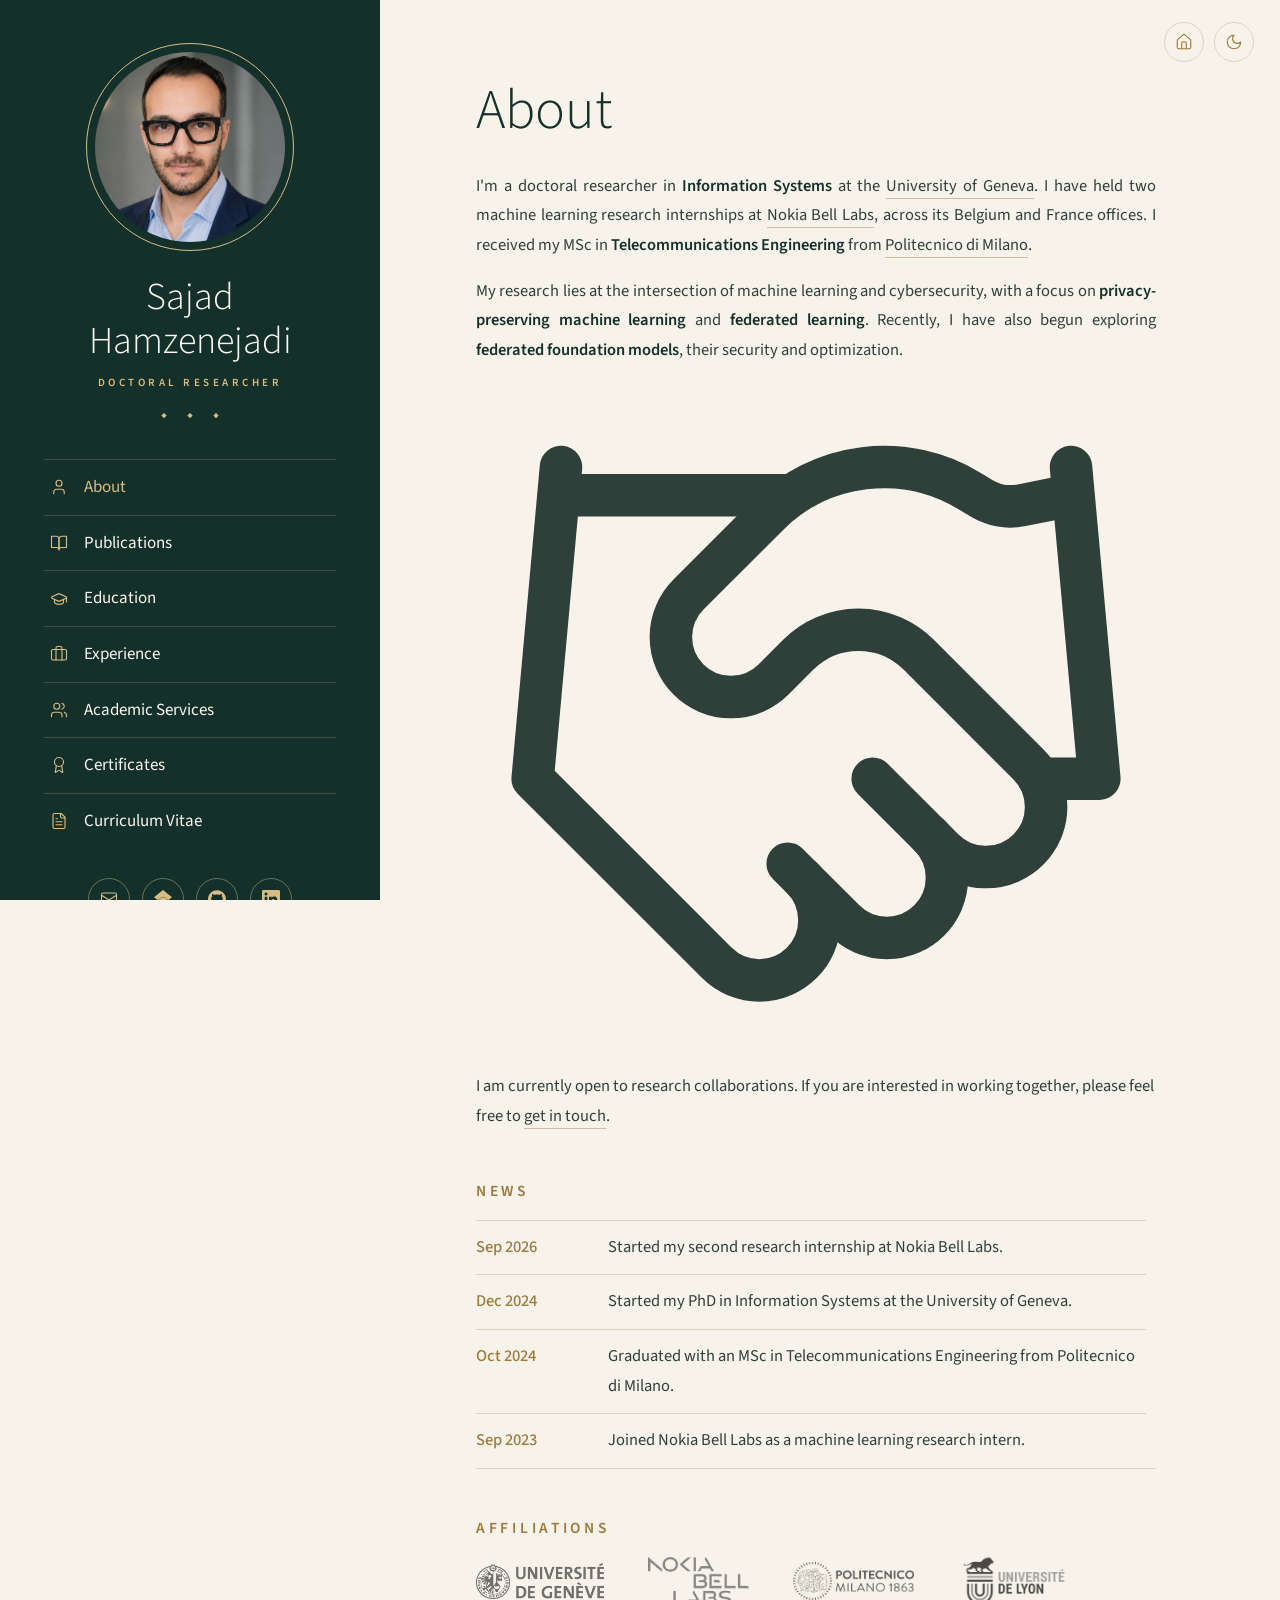
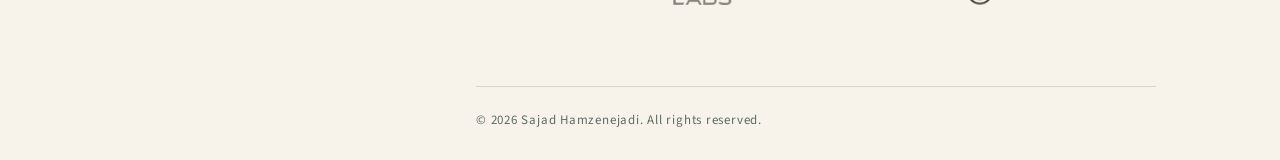
==== commit 8802c0e7: "Add collaboration section to index.html Added a collaboration section with an invitation for researc" ====
--- a/index.html
+++ b/index.html
@@ -60,6 +60,11 @@
           <b>federated foundation models</b>, their security and optimization.
         </p>
 
+        <div class="collab">
+          <svg class="collab-icon" viewBox="0 0 24 24" fill="none" stroke="currentColor" stroke-width="1.5" stroke-linecap="round" stroke-linejoin="round" aria-hidden="true"><path d="m11 17 2 2a1 1 0 1 0 3-3"/><path d="m14 14 2.5 2.5a1 1 0 1 0 3-3l-3.88-3.88a3 3 0 0 0-4.24 0l-.88.88a1 1 0 1 1-3-3l2.81-2.81a5.79 5.79 0 0 1 7.06-.87l.47.28a2 2 0 0 0 1.42.25L21 4"/><path d="m21 3 1 11h-2"/><path d="M3 3 2 14l6.5 6.5a1 1 0 1 0 3-3"/><path d="M3 4h8"/></svg>
+          <p>I am currently open to research collaborations. If you are interested in working together, please feel free to <a class="link" href="mailto:sajad.hamzenejadi@unige.ch">get in touch</a>.</p>
+        </div>
+
         <div class="block news">
           <span class="caps">News</span>
           <!-- Newest first. The list scrolls once it grows beyond about five items. -->
@@ -217,40 +222,37 @@
           <button type="button" data-filter="mgmt">Management &amp; Leadership</button>
         </div>
         <div class="certs">
-          <!-- Cryptography I: the uploaded Crypto.pdf currently contains the Deep Learning certificate.
-               Once the correct file is uploaded, generate images/certificates/crypto.jpg and crypto-thumb.jpg and uncomment.
           <figure class="cert" data-domain="security" data-full="images/certificates/crypto.jpg" data-pdf="Certificates/Crypto.pdf">
-            <button type="button" class="frame"><img src="images/certificates/crypto-thumb.jpg" alt="Cryptography I certificate" loading="lazy"></button>
-            <figcaption><span class="ct">Cryptography I</span><span class="cm">Issuer · Date</span></figcaption>
-          </figure>
-          -->
+            <button type="button" class="frame" aria-label="View Cryptography I certificate"><img src="images/certificates/crypto-thumb.jpg" alt="Cryptography I certificate" loading="lazy"></button>
+            <figcaption><span class="ct">Cryptography I</span></figcaption>
+          </figure>
           <figure class="cert" data-domain="dev" data-full="images/certificates/mlops.jpg" data-pdf="Certificates/Mlops.pdf">
             <button type="button" class="frame" aria-label="View MLOps | Machine Learning Operations Professional Certificate certificate"><img src="images/certificates/mlops-thumb.jpg" alt="MLOps | Machine Learning Operations Professional Certificate certificate" loading="lazy"></button>
-            <figcaption><span class="ct">MLOps | Machine Learning Operations Professional Certificate</span><span class="cm">Duke University · Coursera · Nov 2024</span></figcaption>
+            <figcaption><span class="ct">MLOps | Machine Learning Operations Professional Certificate</span></figcaption>
           </figure>
           <figure class="cert" data-domain="dev" data-full="images/certificates/automation.jpg" data-pdf="Certificates/Automation.pdf">
             <button type="button" class="frame" aria-label="View Google IT Automation with Python Professional Certificate certificate"><img src="images/certificates/automation-thumb.jpg" alt="Google IT Automation with Python Professional Certificate certificate" loading="lazy"></button>
-            <figcaption><span class="ct">Google IT Automation with Python Professional Certificate</span><span class="cm">Google · Coursera · Mar 2023</span></figcaption>
+            <figcaption><span class="ct">Google IT Automation with Python Professional Certificate</span></figcaption>
           </figure>
           <figure class="cert" data-domain="ai" data-full="images/certificates/deep-learning.jpg" data-pdf="Certificates/Deep%20learning.pdf">
             <button type="button" class="frame" aria-label="View Neural Networks and Deep Learning certificate"><img src="images/certificates/deep-learning-thumb.jpg" alt="Neural Networks and Deep Learning certificate" loading="lazy"></button>
-            <figcaption><span class="ct">Neural Networks and Deep Learning</span><span class="cm">DeepLearning.AI · Coursera · Apr 2019</span></figcaption>
+            <figcaption><span class="ct">Neural Networks and Deep Learning</span></figcaption>
           </figure>
           <figure class="cert" data-domain="ai" data-full="images/certificates/human-ai.jpg" data-pdf="Certificates/Human-ai.pdf">
             <button type="button" class="frame" aria-label="View Human-AI Collaboration certificate"><img src="images/certificates/human-ai-thumb.jpg" alt="Human-AI Collaboration certificate" loading="lazy"></button>
-            <figcaption><span class="ct">Human-AI Collaboration</span><span class="cm">CUSO Winter School · Jan 2025</span></figcaption>
+            <figcaption><span class="ct">Human-AI Collaboration</span></figcaption>
           </figure>
           <figure class="cert" data-domain="mgmt" data-full="images/certificates/agile.jpg" data-pdf="Certificates/Agile.pdf">
             <button type="button" class="frame" aria-label="View Agile Leadership Professional Certificate certificate"><img src="images/certificates/agile-thumb.jpg" alt="Agile Leadership Professional Certificate certificate" loading="lazy"></button>
-            <figcaption><span class="ct">Agile Leadership Professional Certificate</span><span class="cm">University of Colorado · Coursera · Nov 2024</span></figcaption>
+            <figcaption><span class="ct">Agile Leadership Professional Certificate</span></figcaption>
           </figure>
           <figure class="cert" data-domain="mgmt" data-full="images/certificates/negotiation.jpg" data-pdf="Certificates/Negotiation.pdf">
             <button type="button" class="frame" aria-label="View Negotiation: Strategies and Skills certificate"><img src="images/certificates/negotiation-thumb.jpg" alt="Negotiation: Strategies and Skills certificate" loading="lazy"></button>
-            <figcaption><span class="ct">Negotiation: Strategies and Skills</span><span class="cm">University of Michigan · Coursera · Aug 2024</span></figcaption>
+            <figcaption><span class="ct">Negotiation: Strategies and Skills</span></figcaption>
           </figure>
           <figure class="cert" data-domain="mgmt" data-full="images/certificates/strategic.jpg" data-pdf="Certificates/Strategic.pdf">
             <button type="button" class="frame" aria-label="View Strategic Management certificate"><img src="images/certificates/strategic-thumb.jpg" alt="Strategic Management certificate" loading="lazy"></button>
-            <figcaption><span class="ct">Strategic Management</span><span class="cm">Copenhagen Business School · Coursera · Jul 2024</span></figcaption>
+            <figcaption><span class="ct">Strategic Management</span></figcaption>
           </figure>
         </div>
         <p class="empty note" hidden>More certificates in this area coming soon.</p>
--- a/style.css
+++ b/style.css
@@ -54,7 +54,7 @@
 .link { border-bottom: 1px solid var(--underline); transition: border-color .25s; }
 .link:hover { border-color: var(--gold); }
 .block { margin-top: 46px; }
-.block .caps { display: block; margin-bottom: 12px; font-size: 13.5px; letter-spacing: .28em; }
+.block .caps { display: block; margin-bottom: 14px; font-size: 15.5px; letter-spacing: .24em; }
 
 .news-list { max-height: 290px; overflow-y: auto; border-bottom: 1px solid var(--line); padding-right: 10px;
   scrollbar-width: thin; scrollbar-color: var(--gold-light) transparent; }
@@ -157,10 +157,10 @@
   border: 1px solid var(--line); background: transparent; color: var(--fg2); transition: .25s; }
 .filters button:hover { border-color: var(--gold); color: var(--gold); }
 .filters button.on { background: var(--gold); border-color: var(--gold); color: var(--bg); }
-.certs { display: grid; grid-template-columns: repeat(2, 1fr); gap: 34px 28px; }
+.certs { display: grid; grid-template-columns: repeat(3, 1fr); gap: 30px 22px; }
 .cert { margin: 0; }
 .cert[hidden] { display: none; }
-.cert .frame { display: block; width: 100%; aspect-ratio: 4 / 3; padding: 12px; cursor: zoom-in; position: relative;
+.cert .frame { display: block; width: 100%; aspect-ratio: 4 / 3; padding: 10px; cursor: zoom-in; position: relative;
   background: #FBF8F1; border: 1px solid var(--gold); outline: 1px solid var(--gold); outline-offset: -7px;
   box-shadow: 0 10px 26px -18px rgba(20, 48, 42, .55); transition: transform .3s, box-shadow .3s; }
 .cert .frame::before, .cert .frame::after { content: "◆"; position: absolute; left: 50%; transform: translateX(-50%);
@@ -170,7 +170,7 @@
 .cert .frame img { width: 100%; height: 100%; object-fit: contain; display: block; }
 .cert .frame:hover { transform: translateY(-3px); box-shadow: 0 18px 32px -18px rgba(20, 48, 42, .6); }
 .cert figcaption { margin-top: 14px; text-align: center; }
-.cert .ct { display: block; font-weight: 500; color: var(--fg); line-height: 1.4; }
+.cert .ct { display: block; font-weight: 500; font-size: 15px; color: var(--fg); line-height: 1.4; }
 .cert .cm { display: block; font-size: 14px; color: var(--muted); margin-top: 2px; }
 
 .lightbox { position: fixed; inset: 0; z-index: 50; background: rgba(8, 18, 15, .86); display: grid; place-items: center;
@@ -186,6 +186,9 @@
 .lightbox .btn:hover { background: var(--gold-light); color: #0A1511; }
 :root[data-theme="dark"] .cert .frame { background: #F4EFE4; }
 
+@media (max-width: 1100px) {
+  .certs { grid-template-columns: repeat(2, 1fr); }
+}
 @media (max-width: 900px) {
   .certs { grid-template-columns: 1fr; }
   .lightbox { padding: 14px; }
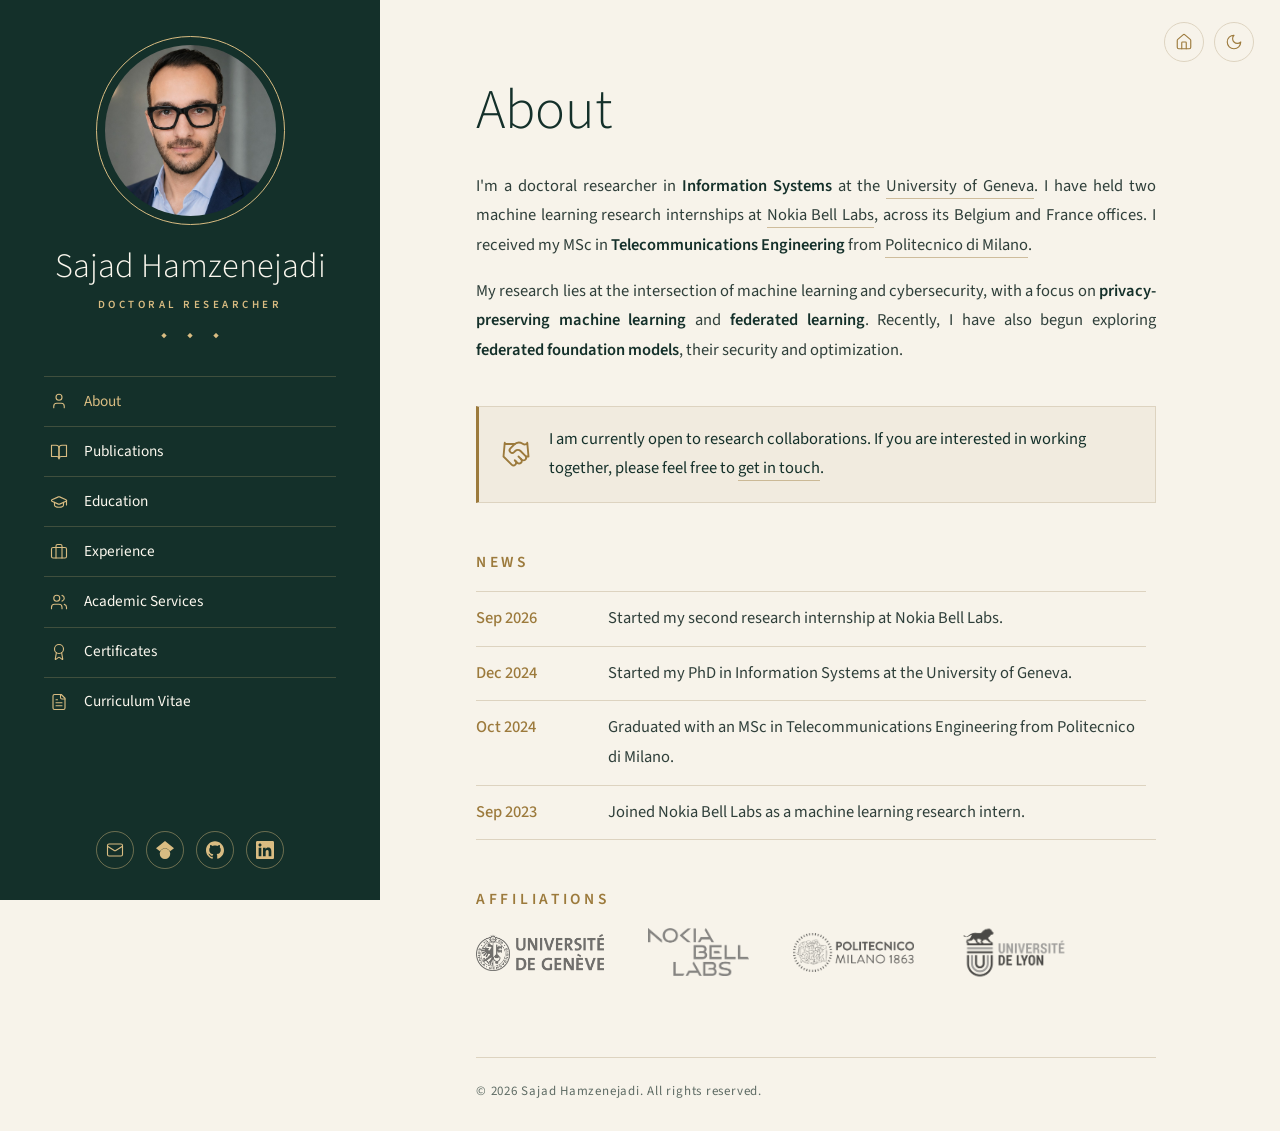
==== commit d8f024cb: "Academic Services: ARES 2027 workshop entry with link Co-Authored-By: Claude Opus 5.5 <noreply@anthr" ====
--- a/index.html
+++ b/index.html
@@ -184,7 +184,7 @@
         <div class="block" style="margin-top:0">
           <span class="caps">Professional Services</span>
           <ul class="plain">
-            <li><span class="item">Program Committee Member</span><span class="detail">Workshop on Agentic AI for Cybersecurity: Offensive and Defensive Perspectives, International Conference on Availability, Reliability and Security (ARES 2027)</span></li>
+            <li><span class="item">Program Committee Member</span><span class="detail">ARES 2027 — <a class="link" href="https://www.ares-conference.eu/agentcy" target="_blank" rel="noopener">Workshop on Agentic AI for Cybersecurity: Offensive and Defensive Perspectives</a></span></li>
             <li><span class="item">Reviewer</span><span class="detail">International Journal of Information Security, Springer</span></li>
           </ul>
         </div>
--- a/style.css
+++ b/style.css
@@ -22,23 +22,23 @@
 
 /* Sidebar */
 .side {
-  position: sticky; top: 0; height: 100vh; overflow-y: auto;
-  background: var(--forest); color: #EFE6D2; padding: 52px 44px 36px;
+  position: sticky; top: 0; height: 100vh; overflow: hidden;
+  background: var(--forest); color: #EFE6D2; padding: clamp(18px, 5vh, 52px) 44px clamp(14px, 3.5vh, 36px);
   display: flex; flex-direction: column; align-items: center; text-align: center;
 }
-.portrait { width: 190px; height: 190px; border-radius: 50%; overflow: hidden; outline: 1px solid var(--gold-light); outline-offset: 8px; flex: none; }
+.portrait { width: clamp(84px, 19vh, 190px); height: clamp(84px, 19vh, 190px); border-radius: 50%; overflow: hidden; outline: 1px solid var(--gold-light); outline-offset: 8px; flex: none; }
 .portrait img { width: 100%; height: 100%; object-fit: cover; object-position: center 20%; display: block; }
-.side h1 { font-weight: 300; font-size: 38px; line-height: 1.15; color: #FBF7EE; margin: 34px 0 10px; }
+.side h1 { font-weight: 300; font-size: clamp(27px, 3.8vh, 38px); line-height: 1.15; color: #FBF7EE; margin: clamp(14px, 3.4vh, 34px) 0 clamp(4px, 1vh, 10px); }
 .side .caps { color: var(--gold-light); }
-.orn { color: var(--gold-light); letter-spacing: .9em; padding-left: .9em; font-size: 10px; margin-top: 14px; }
-.menu { margin-top: 34px; width: 100%; text-align: left; }
-.menu a { display: flex; align-items: center; gap: 16px; padding: 12px 6px; border-top: 1px solid rgba(217, 188, 130, .22);
-  font-size: 17px; color: #FBF7EE; transition: color .25s, padding-left .25s; }
+.orn { color: var(--gold-light); letter-spacing: .9em; padding-left: .9em; font-size: 10px; margin-top: clamp(6px, 1.4vh, 14px); }
+.menu { margin-top: clamp(12px, 3.4vh, 34px); width: 100%; text-align: left; }
+.menu a { display: flex; align-items: center; gap: 16px; padding: clamp(5px, 1.2vh, 12px) 6px; border-top: 1px solid rgba(217, 188, 130, .22);
+  font-size: clamp(15px, 1.7vh, 17px); color: #FBF7EE; transition: color .25s, padding-left .25s; }
 .menu a .i { color: var(--gold-light); }
 .menu a:hover { color: var(--gold-light); padding-left: 12px; }
 .menu a.on { color: var(--gold-light); }
-.social { margin-top: auto; padding-top: 30px; display: flex; gap: 12px; }
-.social a { width: 42px; height: 42px; border: 1px solid rgba(217, 188, 130, .45); border-radius: 50%;
+.social { margin-top: auto; padding-top: clamp(10px, 3vh, 30px); display: flex; gap: 12px; }
+.social a { width: clamp(34px, 4.2vh, 42px); height: clamp(34px, 4.2vh, 42px); border: 1px solid rgba(217, 188, 130, .45); border-radius: 50%;
   display: grid; place-items: center; color: var(--gold-light); transition: .25s; }
 .social a:hover { background: var(--gold-light); color: var(--forest); }
 
@@ -193,3 +193,19 @@
   .certs { grid-template-columns: 1fr; }
   .lightbox { padding: 14px; }
 }
+
+/* Collaboration note (About page) */
+.collab { display: flex; align-items: center; gap: 18px; margin-top: 40px; padding: 18px 22px;
+  border: 1px solid var(--line); border-left: 3px solid var(--gold); background: rgba(156, 122, 60, .06); }
+.collab-icon { width: 30px; height: 30px; flex: none; color: var(--gold); }
+.collab p { margin: 0; color: var(--fg); }
+
+/* Very short screens: compact sidebar so it never needs to scroll */
+@media (min-width: 901px) and (max-height: 700px) {
+  .orn { display: none; }
+  .portrait { width: 72px; height: 72px; outline-offset: 5px; }
+  .side h1 { font-size: 24px; margin: 12px 0 4px; }
+  .menu { margin-top: 10px; }
+  .menu a { padding: 4px 6px; font-size: 14.5px; }
+  .social { padding-top: 8px; }
+}
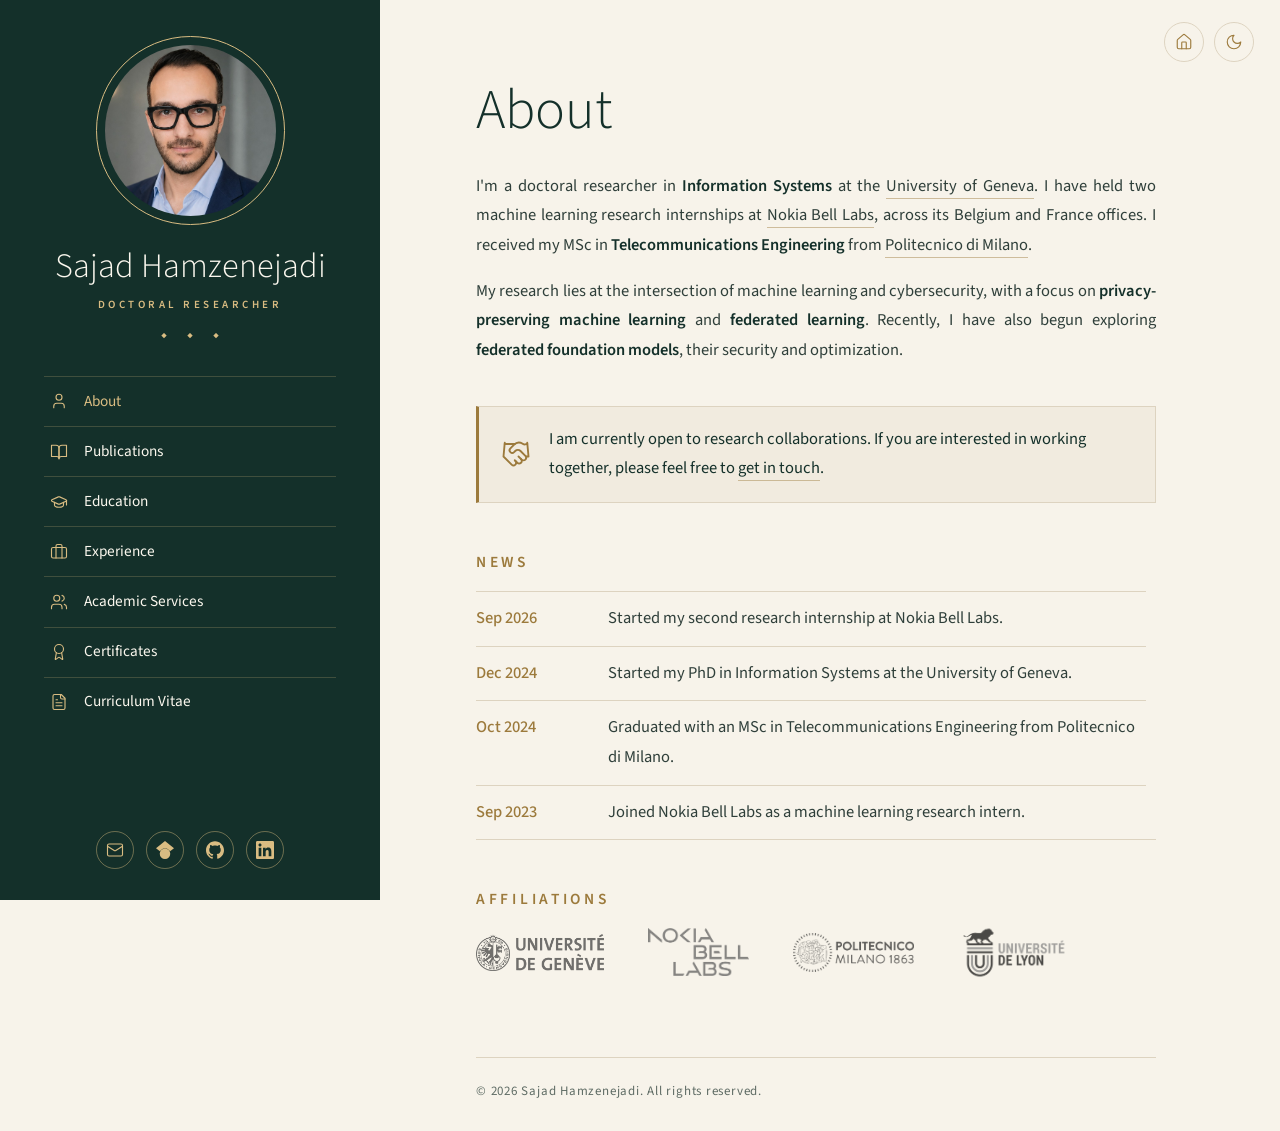
==== commit b6f0438a: "Update project descriptions and reviewer details" ====
--- a/index.html
+++ b/index.html
@@ -165,7 +165,7 @@
           <div>
             <div class="row"><h3>Machine Learning Research Intern</h3><span class="when">Sep 2026 – Dec 2026</span></div>
             <div class="where">Nokia Bell Labs, Antwerp, Belgium</div>
-            <p>Team / project: <em>one-line description of what you work on</em>.</p>
+            <p>Team / project: <em>description</em>.</p>
           </div>
         </div>
         <div class="entry">
@@ -173,7 +173,7 @@
           <div>
             <div class="row"><h3>Machine Learning Research Intern</h3><span class="when">Sep 2023 – Feb 2024</span></div>
             <div class="where">Nokia Bell Labs, Paris, France</div>
-            <p>Team / project: <em>one-line description of what you worked on</em>.</p>
+            <p>Team / project: <em>description</em>.</p>
           </div>
         </div>
       </section>
@@ -185,7 +185,7 @@
           <span class="caps">Professional Services</span>
           <ul class="plain">
             <li><span class="item">Program Committee Member</span><span class="detail">ARES 2027 — <a class="link" href="https://www.ares-conference.eu/agentcy" target="_blank" rel="noopener">Workshop on Agentic AI for Cybersecurity: Offensive and Defensive Perspectives</a></span></li>
-            <li><span class="item">Reviewer</span><span class="detail">International Journal of Information Security, Springer</span></li>
+            <li><span class="item">Reviewer</span><span class="detail">Springer — <a class="link" href="https://link.springer.com/journal/10207" target="_blank" rel="noopener">International Journal of Information Security</a></span></li>
           </ul>
         </div>
         <div class="block">
